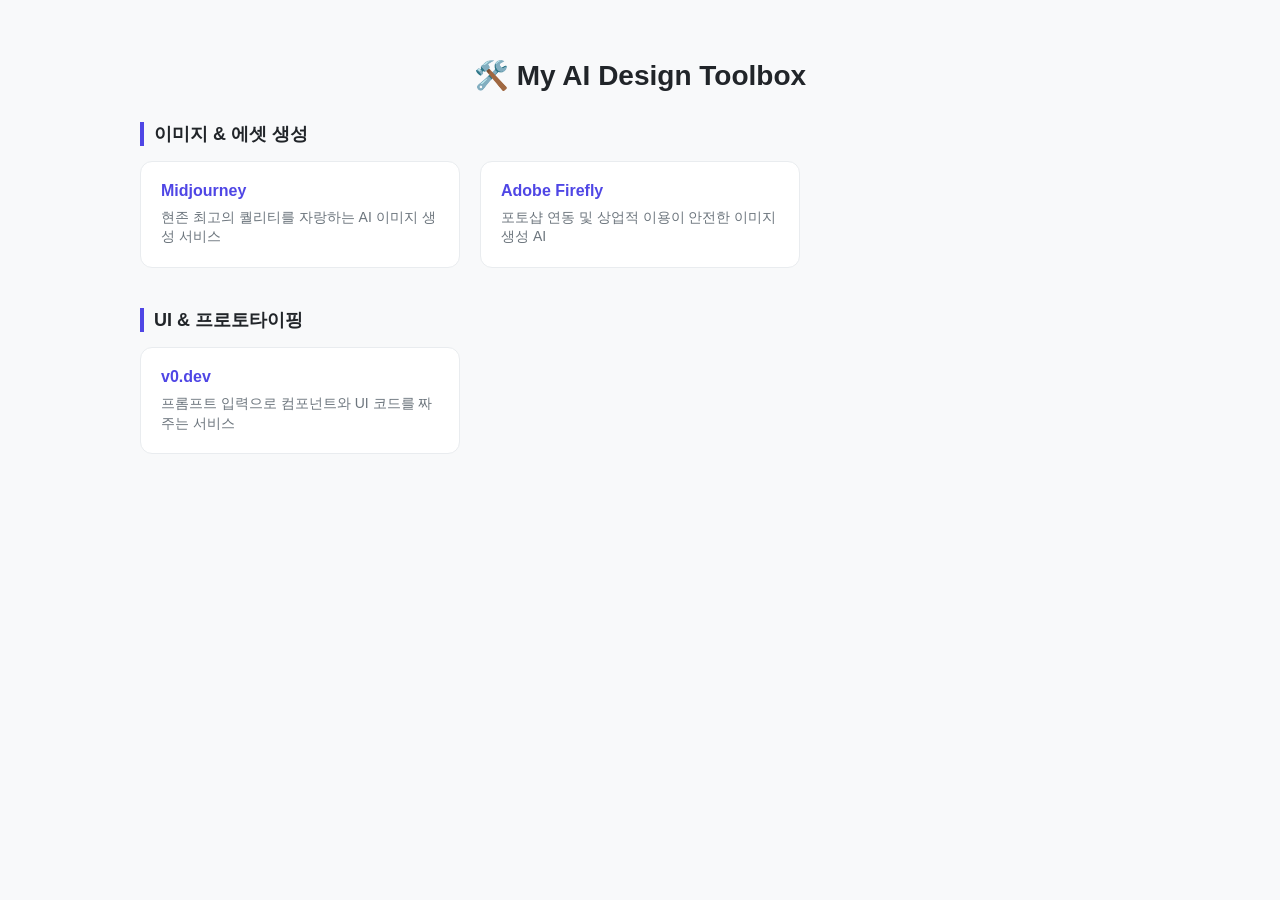
==== index.html @ f35a1fc6 "Add files via upload" ====
<!DOCTYPE html>
<html lang="ko">
<head>
    <meta charset="UTF-8">
    <meta name="viewport" content="width=device-width, initial-scale=1.0">
    <title>나의 AI 디자인 툴박스</title>
    <style>
        /* 디자이너 취향에 맞춘 깔끔한 미니멀 스타일 */
        :root {
            --bg-color: #f8f9fa;
            --card-bg: #ffffff;
            --text-main: #212529;
            --text-sub: #6c757d;
            --accent: #4f46e5; /* 세련된 인디고 블루 */
        }
        body {
            font-family: -apple-system, BlinkMacSystemFont, "Segoe UI", Roboto, sans-serif;
            background-color: var(--bg-color);
            color: var(--text-main);
            margin: 0;
            padding: 40px 20px;
        }
        .container {
            max-width: 1000px;
            margin: 0 auto;
        }
        h1 {
            font-size: 28px;
            margin-bottom: 30px;
            text-align: center;
        }
        .category-section {
            margin-bottom: 40px;
        }
        .category-title {
            font-size: 18px;
            font-weight: bold;
            border-left: 4px solid var(--accent);
            padding-left: 10px;
            margin-bottom: 15px;
        }
        .grid {
            display: grid;
            grid-template-columns: repeat(auto-fill, minmax(280px, 1fr));
            gap: 20px;
        }
        .card {
            background: var(--card-bg);
            border: 1px solid #e9ecef;
            border-radius: 12px;
            padding: 20px;
            text-decoration: none;
            color: inherit;
            transition: transform 0.2s, box-shadow 0.2s;
        }
        .card:hover {
            transform: translateY(-4px);
            box-shadow: 0 10px 20px rgba(0,0,0,0.05);
        }
        .card h3 {
            margin: 0 0 8px 0;
            font-size: 16px;
            color: var(--accent);
        }
        .card p {
            margin: 0;
            font-size: 14px;
            color: var(--text-sub);
            line-height: 1.4;
        }
    </style>
</head>
<body>

    <div class="container">
        <h1>🛠️ My AI Design Toolbox</h1>

        <!-- 카테고리 1: 이미지 생성 -->
        <div class="category-section">
            <div class="category-title">이미지 & 에셋 생성</div>
            <div class="grid">
                <a href="https://www.midjourney.com" target="_blank" class="card">
                    <h3>Midjourney</h3>
                    <p>현존 최고의 퀄리티를 자랑하는 AI 이미지 생성 서비스</p>
                </a>
                <a href="https://photoshop.adobe.com" target="_blank" class="card">
                    <h3>Adobe Firefly</h3>
                    <p>포토샵 연동 및 상업적 이용이 안전한 이미지 생성 AI</p>
                </a>
            </div>
        </div>

        <!-- 카테고리 2: UI & 와이어프레임 -->
        <div class="category-section">
            <div class="category-title">UI & 프로토타이핑</div>
            <div class="grid">
                <a href="https://v0.dev" target="_blank" class="card">
                    <h3>v0.dev</h3>
                    <p>프롬프트 입력으로 컴포넌트와 UI 코드를 짜주는 서비스</p>
                </a>
                <!-- 새로운 카드를 넣고 싶다면 여기 아래에 추가하세요! -->
            </div>
        </div>

    </div>

</body>
</html>
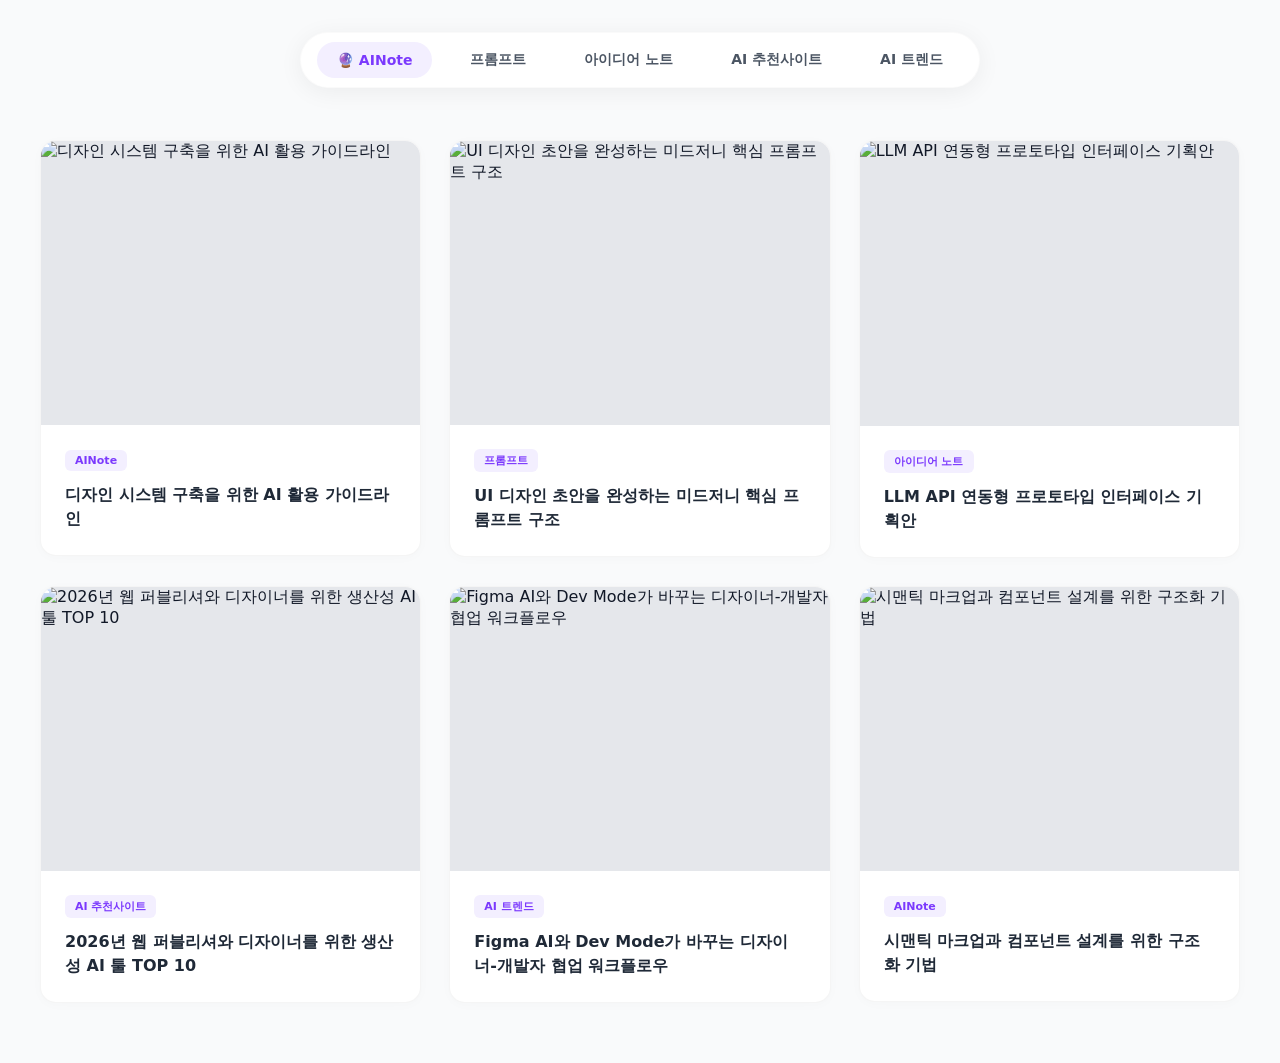
==== commit 90975d18: "Add files via upload" ====
--- a/index.html
+++ b/index.html
@@ -3,106 +3,29 @@
 <head>
     <meta charset="UTF-8">
     <meta name="viewport" content="width=device-width, initial-scale=1.0">
-    <title>나의 AI 디자인 툴박스</title>
-    <style>
-        /* 디자이너 취향에 맞춘 깔끔한 미니멀 스타일 */
-        :root {
-            --bg-color: #f8f9fa;
-            --card-bg: #ffffff;
-            --text-main: #212529;
-            --text-sub: #6c757d;
-            --accent: #4f46e5; /* 세련된 인디고 블루 */
-        }
-        body {
-            font-family: -apple-system, BlinkMacSystemFont, "Segoe UI", Roboto, sans-serif;
-            background-color: var(--bg-color);
-            color: var(--text-main);
-            margin: 0;
-            padding: 40px 20px;
-        }
-        .container {
-            max-width: 1000px;
-            margin: 0 auto;
-        }
-        h1 {
-            font-size: 28px;
-            margin-bottom: 30px;
-            text-align: center;
-        }
-        .category-section {
-            margin-bottom: 40px;
-        }
-        .category-title {
-            font-size: 18px;
-            font-weight: bold;
-            border-left: 4px solid var(--accent);
-            padding-left: 10px;
-            margin-bottom: 15px;
-        }
-        .grid {
-            display: grid;
-            grid-template-columns: repeat(auto-fill, minmax(280px, 1fr));
-            gap: 20px;
-        }
-        .card {
-            background: var(--card-bg);
-            border: 1px solid #e9ecef;
-            border-radius: 12px;
-            padding: 20px;
-            text-decoration: none;
-            color: inherit;
-            transition: transform 0.2s, box-shadow 0.2s;
-        }
-        .card:hover {
-            transform: translateY(-4px);
-            box-shadow: 0 10px 20px rgba(0,0,0,0.05);
-        }
-        .card h3 {
-            margin: 0 0 8px 0;
-            font-size: 16px;
-            color: var(--accent);
-        }
-        .card p {
-            margin: 0;
-            font-size: 14px;
-            color: var(--text-sub);
-            line-height: 1.4;
-        }
-    </style>
+    <title>2026 PMDS AI - Dashboard</title>
+    <link rel="stylesheet" href="style.css">
 </head>
 <body>
 
-    <div class="container">
-        <h1>🛠️ My AI Design Toolbox</h1>
+    <!-- 피그마 프로토타입 상단 탭 플로팅 바 -->
+    <header>
+        <nav class="nav-bar">
+            <button class="nav-item active" data-category="all">🔮 AINote</button>
+            <button class="nav-item" data-category="프롬프트">프롬프트</button>
+            <button class="nav-item" data-category="아이디어 노트">아이디어 노트</button>
+            <button class="nav-item" data-category="AI 추천사이트">AI 추천사이트</button>
+            <button class="nav-item" data-category="AI 트렌드">AI 트렌드</button>
+        </nav>
+    </header>
 
-        <!-- 카테고리 1: 이미지 생성 -->
-        <div class="category-section">
-            <div class="category-title">이미지 & 에셋 생성</div>
-            <div class="grid">
-                <a href="https://www.midjourney.com" target="_blank" class="card">
-                    <h3>Midjourney</h3>
-                    <p>현존 최고의 퀄리티를 자랑하는 AI 이미지 생성 서비스</p>
-                </a>
-                <a href="https://photoshop.adobe.com" target="_blank" class="card">
-                    <h3>Adobe Firefly</h3>
-                    <p>포토샵 연동 및 상업적 이용이 안전한 이미지 생성 AI</p>
-                </a>
-            </div>
+    <!-- 중앙 정렬 메인 갤러리 영역 -->
+    <main class="wrapper">
+        <div id="card-grid" class="card-grid">
+            <!-- 자바스크립트가 JSON 데이터를 파싱하여 카드를 동적으로 렌더링합니다 -->
         </div>
+    </main>
 
-        <!-- 카테고리 2: UI & 와이어프레임 -->
-        <div class="category-section">
-            <div class="category-title">UI & 프로토타이핑</div>
-            <div class="grid">
-                <a href="https://v0.dev" target="_blank" class="card">
-                    <h3>v0.dev</h3>
-                    <p>프롬프트 입력으로 컴포넌트와 UI 코드를 짜주는 서비스</p>
-                </a>
-                <!-- 새로운 카드를 넣고 싶다면 여기 아래에 추가하세요! -->
-            </div>
-        </div>
-
-    </div>
-
+    <script src="script.js"></script>
 </body>
 </html>
--- a/style.css
+++ b/style.css
@@ -0,0 +1,167 @@
+/* 기본 초기화 스타일 */
+* {
+    margin: 0;
+    padding: 0;
+    box-sizing: border-box;
+    font-family: 'Pretendard', -apple-system, BlinkMacSystemFont, system-ui, sans-serif;
+}
+
+body {
+    background-color: #F9FAFB; /* 부드럽고 가벼운 그레이 배경 */
+    color: #111827;
+    padding-top: 120px; /* 고정 내비게이션 바 공간 확보 */
+}
+
+/* 상단 탭 플로팅 헤더 */
+header {
+    position: fixed;
+    top: 32px;
+    left: 50%;
+    transform: translateX(-50%);
+    width: 100%;
+    max-width: 720px;
+    padding: 0 20px;
+    z-index: 1000;
+}
+
+.nav-bar {
+    background-color: #FFFFFF;
+    display: flex;
+    justify-content: space-between;
+    align-items: center;
+    padding: 8px 16px;
+    border-radius: 100px;
+    box-shadow: 0 4px 24px rgba(0, 0, 0, 0.06);
+    border: 1px solid rgba(0, 0, 0, 0.02);
+}
+
+.nav-item {
+    background: none;
+    border: none;
+    font-size: 14px;
+    font-weight: 600;
+    color: #4B5563;
+    padding: 10px 20px;
+    border-radius: 100px;
+    cursor: pointer;
+    transition: all 0.25s ease;
+}
+
+.nav-item:hover {
+    background-color: #F3F4F6;
+    color: #111827;
+}
+
+/* 활성화 상태의 탭 버튼 스펙 */
+.nav-item.active {
+    background-color: #F3EFFF;
+    color: #7B39FD; /* 시안 고유의 메인 보라색 */
+}
+
+/* 메인 대시보드 그리드 컨테이너 */
+.wrapper {
+    max-width: 1280px; /* 피그마 레이아웃 가이드라인 폭 */
+    margin: 0 auto;
+    padding: 20px 40px 60px 40px;
+}
+
+.card-grid {
+    display: grid;
+    grid-template-columns: repeat(3, 1fr); /* 3열 배열 */
+    gap: 28px; /* 카드 사이 규격 간격 */
+}
+
+/* 개별 카드 컴포넌트 */
+.card-link {
+    text-decoration: none;
+    color: inherit;
+}
+
+.card {
+    background-color: #FFFFFF;
+    border-radius: 16px;
+    overflow: hidden;
+    box-shadow: 0 2px 12px rgba(0, 0, 0, 0.02);
+    border: 1px solid rgba(0, 0, 0, 0.04);
+    transition: transform 0.3s cubic-bezier(0.25, 0.8, 0.25, 1), box-shadow 0.3s ease;
+}
+
+/* 이미지 썸네일 영역 */
+.card-thumb {
+    width: 100%;
+    aspect-ratio: 4 / 3; /* 피그마 플레이스홀더 비율 보정 */
+    overflow: hidden;
+    background-color: #E5E7EB;
+}
+
+.card-thumb img {
+    width: 100%;
+    height: 100%;
+    object-fit: cover;
+    transition: transform 0.5s ease;
+}
+
+/* 하단 텍스트 영역 */
+.card-body {
+    padding: 24px;
+}
+
+.card-tag {
+    display: inline-block;
+    font-size: 11px;
+    font-weight: 700;
+    color: #7B39FD;
+    background-color: #F3EFFF;
+    padding: 4px 10px;
+    border-radius: 6px;
+    margin-bottom: 12px;
+}
+
+.card-title {
+    font-size: 16px;
+    font-weight: 600;
+    line-height: 1.5;
+    color: #1F2937;
+    /* 두 줄 이상 넘어갈 때 말줄임 처리(...) */
+    display: -webkit-box;
+    -webkit-line-clamp: 2;
+    -webkit-box-orient: vertical;
+    overflow: hidden;
+}
+
+/* 호버 이펙트 인터랙션 */
+.card-link:hover .card {
+    transform: translateY(-6px);
+    box-shadow: 0 12px 30px rgba(123, 57, 253, 0.08); /* 브랜드 컬러를 은은하게 섞은 그림자 */
+    border-color: rgba(123, 57, 253, 0.15);
+}
+
+.card-link:hover .card-thumb img {
+    transform: scale(1.04);
+}
+
+/* 모바일 및 태블릿 반응형 미디어 쿼리 */
+@media (max-width: 1024px) {
+    .card-grid {
+        grid-template-columns: repeat(2, 1fr); /* 2열 */
+        gap: 20px;
+    }
+    .wrapper {
+        padding: 20px 24px;
+    }
+}
+
+@media (max-width: 640px) {
+    .card-grid {
+        grid-template-columns: 1fr; /* 1열 */
+    }
+    .nav-bar {
+        overflow-x: auto;
+        justify-content: flex-start;
+        gap: 4px;
+    }
+    .nav-item {
+        white-space: nowrap;
+        padding: 8px 16px;
+    }
+}
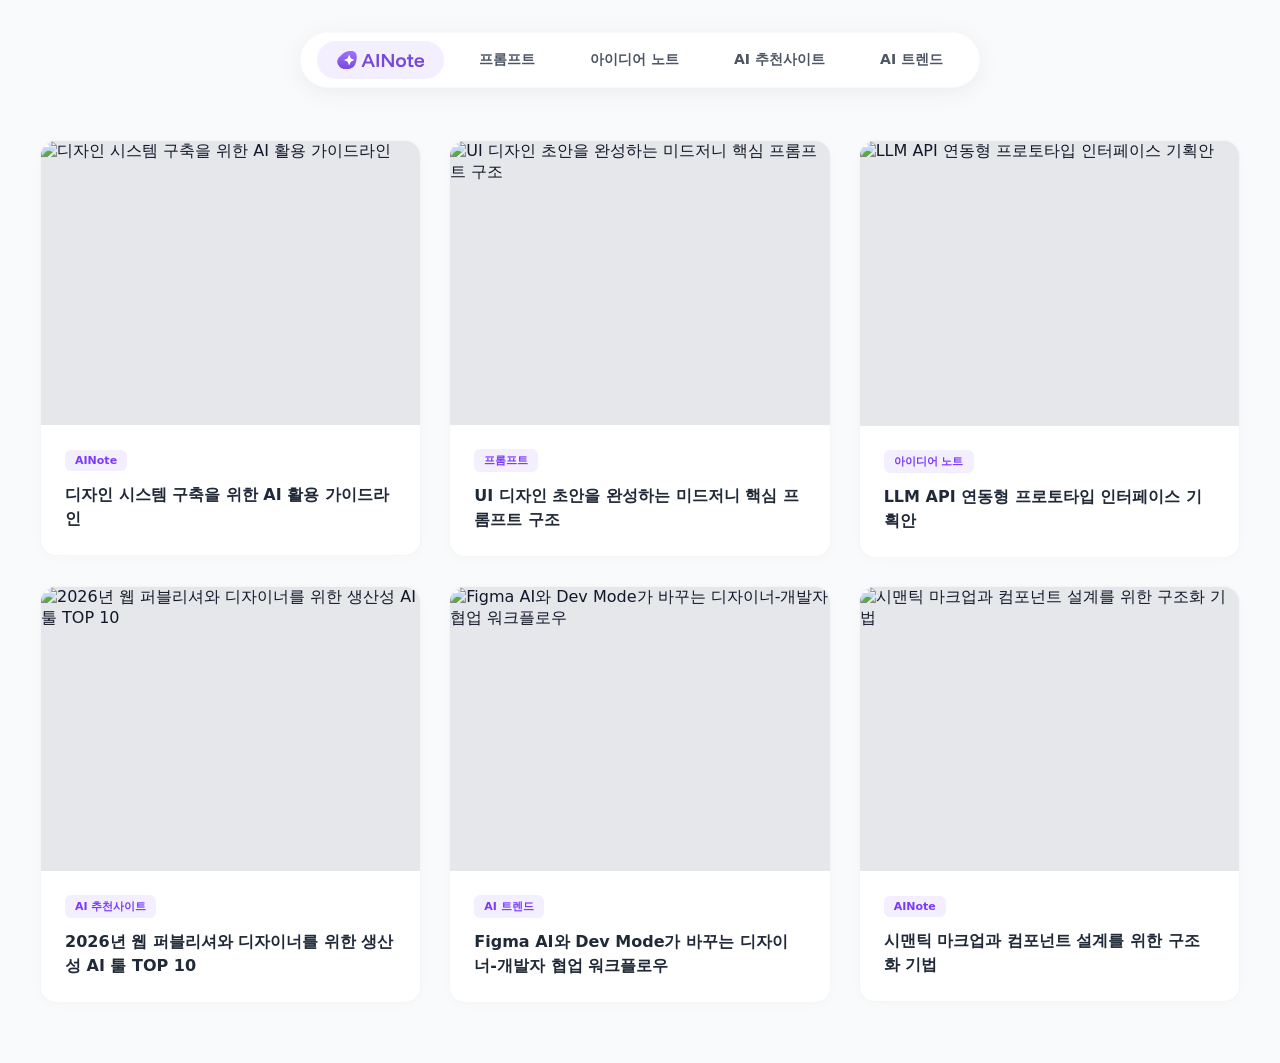
==== commit d38f20e9: "Add files via upload" ====
--- a/index.html
+++ b/index.html
@@ -11,7 +11,9 @@
     <!-- 피그마 프로토타입 상단 탭 플로팅 바 -->
     <header>
         <nav class="nav-bar">
-            <button class="nav-item active" data-category="all">🔮 AINote</button>
+            <button class="nav-item active" data-category="all">
+                <img src="logo.svg" alt="AINote 로고" class="nav-logo">
+            </button>
             <button class="nav-item" data-category="프롬프트">프롬프트</button>
             <button class="nav-item" data-category="아이디어 노트">아이디어 노트</button>
             <button class="nav-item" data-category="AI 추천사이트">AI 추천사이트</button>
--- a/style.css
+++ b/style.css
@@ -22,6 +22,14 @@
     max-width: 720px;
     padding: 0 20px;
     z-index: 1000;
+}
+
+/* 로고 이미지 스펙 조절 */
+.nav-logo {
+    height: 18px; /* 버튼 텍스트 높이와 비슷하게 맞춤 (피그마 시안에 따라 16px~20px 조절) */
+    width: auto;  /* 가로 비율 자동 유지 */
+    display: inline-block;
+    vertical-align: middle; /* 버튼 내에서 세로 중앙 정렬 */
 }
 
 .nav-bar {
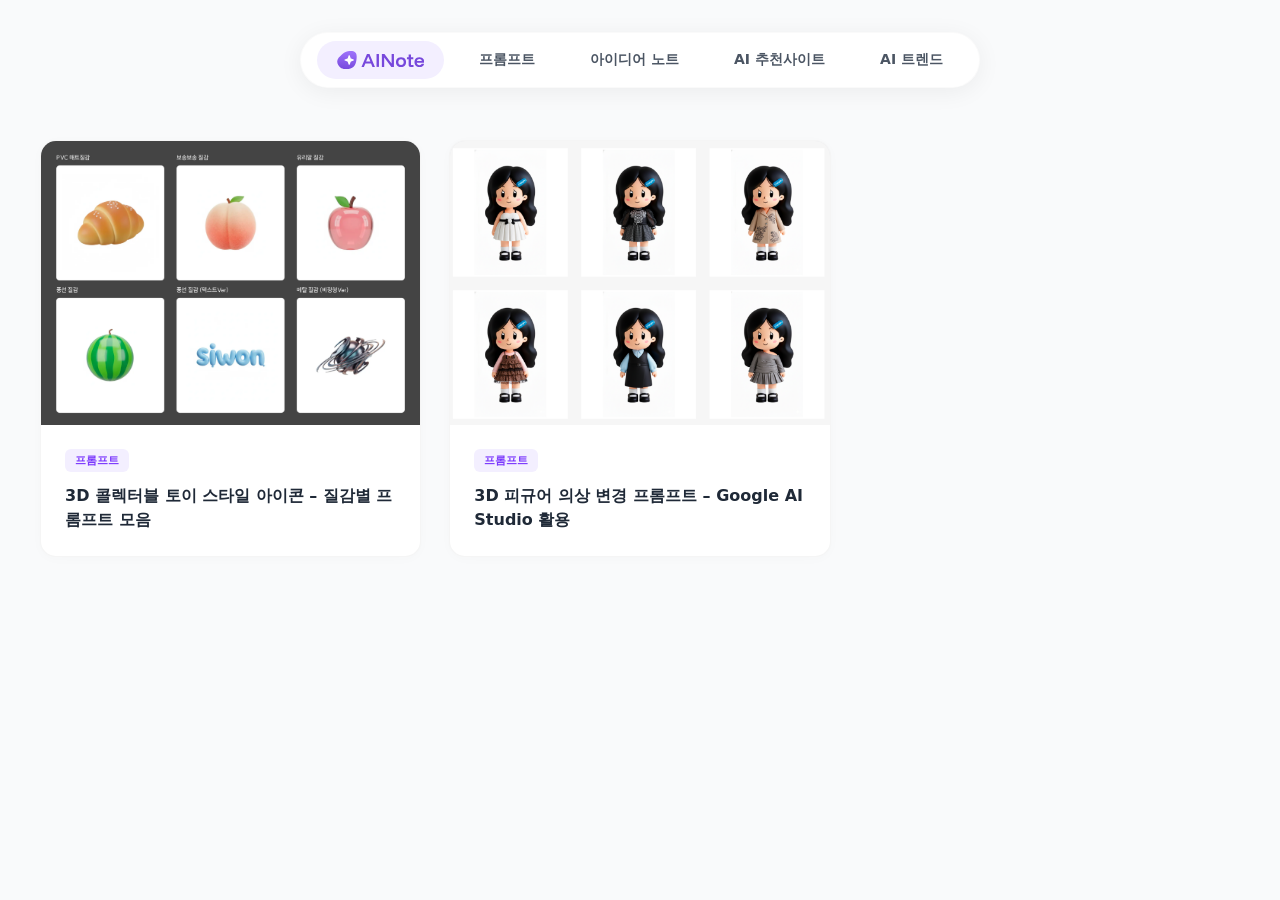
==== commit 1dfe134b: "detail.html added" ====
--- a/index.html
+++ b/index.html
@@ -7,6 +7,9 @@
     <link rel="stylesheet" href="style.css">
 </head>
 <body>
+    <!-- 
+    참고: https://figmapedia.com/entry/2a2fdea8-0034-809e-a845-fbff1bfc8f5d
+    -->
 
     <!-- 피그마 프로토타입 상단 탭 플로팅 바 -->
     <header>
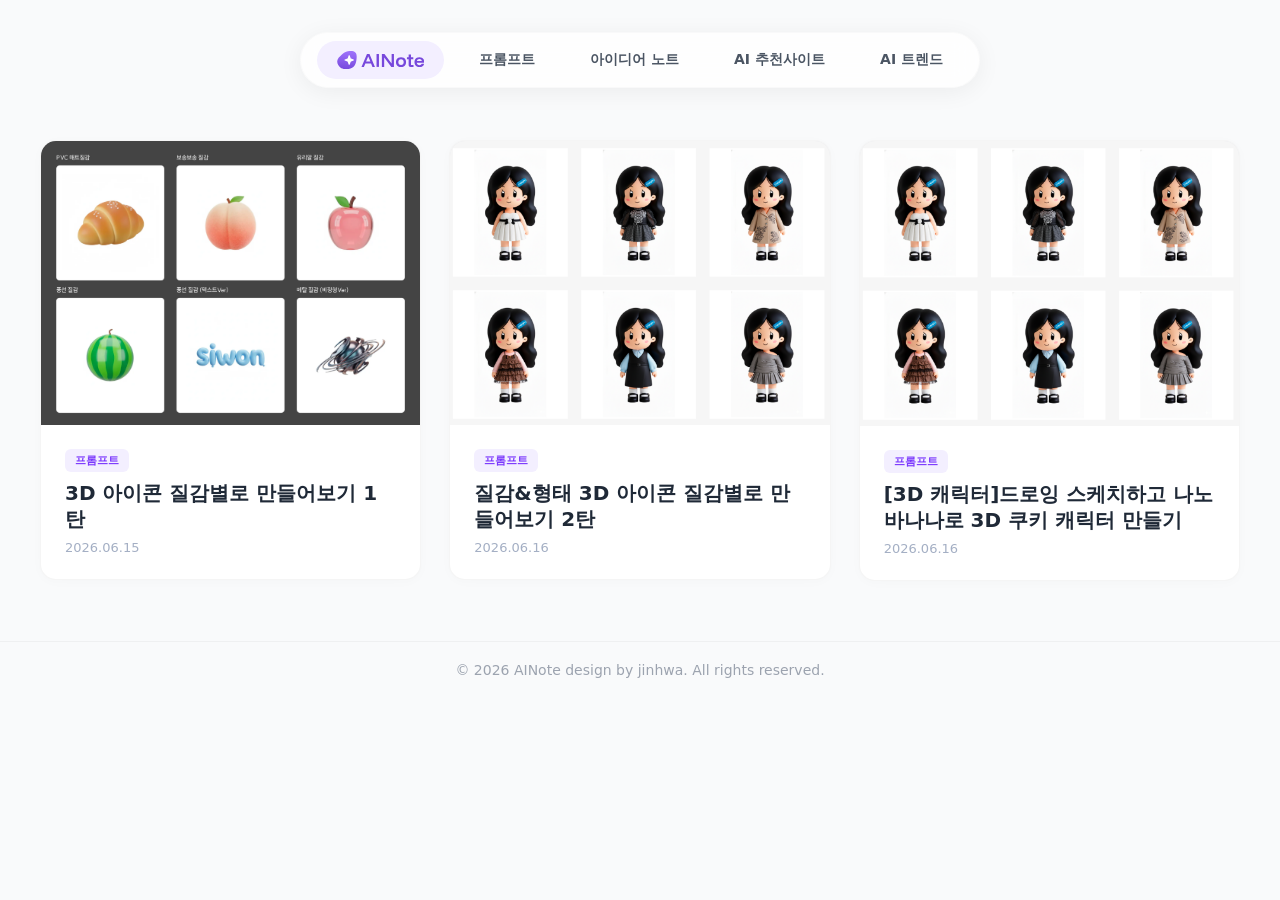
==== commit 9bbd6997: "사이트 수정 완료" ====
--- a/index.html
+++ b/index.html
@@ -32,5 +32,8 @@
     </main>
 
     <script src="script.js"></script>
+    <footer class="site-footer">
+        &copy; 2026 AINote design by jinhwa. All rights reserved.
+    </footer>
 </body>
 </html>
--- a/style.css
+++ b/style.css
@@ -33,7 +33,7 @@
 }
 
 .nav-bar {
-    background-color: #FFFFFF;
+    background-color: rgba(255, 255, 255, 0.8);
     display: flex;
     justify-content: space-between;
     align-items: center;
@@ -41,6 +41,7 @@
     border-radius: 100px;
     box-shadow: 0 4px 24px rgba(0, 0, 0, 0.06);
     border: 1px solid rgba(0, 0, 0, 0.02);
+    backdrop-filter: blur(12px)
 }
 
 .nav-item {
@@ -49,6 +50,7 @@
     font-size: 14px;
     font-weight: 600;
     color: #4B5563;
+    text-decoration: none;
     padding: 10px 20px;
     border-radius: 100px;
     cursor: pointer;
@@ -122,20 +124,95 @@
     background-color: #F3EFFF;
     padding: 4px 10px;
     border-radius: 6px;
-    margin-bottom: 12px;
 }
 
 .card-title {
-    font-size: 16px;
+    font-size: 20px;
     font-weight: 600;
-    line-height: 1.5;
+    line-height: 1.3;
     color: #1F2937;
     /* 두 줄 이상 넘어갈 때 말줄임 처리(...) */
     display: -webkit-box;
     -webkit-line-clamp: 2;
     -webkit-box-orient: vertical;
     overflow: hidden;
-}
+    margin-top: 8px;
+    margin-bottom: 8px;
+}
+
+.card-date {
+    font-size: 13px;
+    font-weight: 400;
+    color: #a4afc4;
+    margin: 0;
+}
+
+
+/* 공통 푸터 스타일 */
+.site-footer {
+    text-align: center;
+    padding: 20px 12px;
+    color: #9CA3AF;
+    font-size: 14px;
+    border-top: 1px solid rgba(0,0,0,0.04);
+    background: transparent;
+}
+
+/* back button icon styling */
+.back-btn .back-icon,
+.back-icon {
+    width: 16px;
+    height: 16px;
+    margin-right: 4px;
+    vertical-align: middle;
+    transform: translateY(-2px);
+    fill: currentColor;
+}
+
+/* prompt-box scrollbar overlay (default hidden, show only while scrolling) */
+.prompt-box {
+    scrollbar-width: none;
+    -ms-overflow-style: none;
+    position: relative;
+}
+
+.prompt-box::-webkit-scrollbar {
+    width: 0;
+    height: 0;
+}
+
+.prompt-box::after {
+    content: "";
+    position: absolute;
+    top: var(--scroll-thumb-top, 12px);
+    right: 10px;
+    width: 4px;
+    height: var(--scroll-thumb-height, 40px);
+    background: rgba(123, 57, 253, 0.72);
+    border-radius: 999px;
+    opacity: 0;
+    pointer-events: none;
+    transition: opacity 0.25s ease, transform 0.25s ease;
+    transform: translateX(6px);
+}
+
+.prompt-box.scroll-active::after {
+    opacity: 1;
+    transform: translateX(0);
+}
+
+/* :hover 시 글자와 아이콘 색상 변경 */
+.back-btn:hover,
+.nav-item:hover,
+.nav-bar a:hover {
+    color: #7B39FD !important;
+}
+.back-btn:hover .back-icon,
+.nav-item:hover .back-icon,
+.nav-bar a:hover .back-icon {
+    fill: #7B39FD !important;
+}
+
 
 /* 호버 이펙트 인터랙션 */
 .card-link:hover .card {
